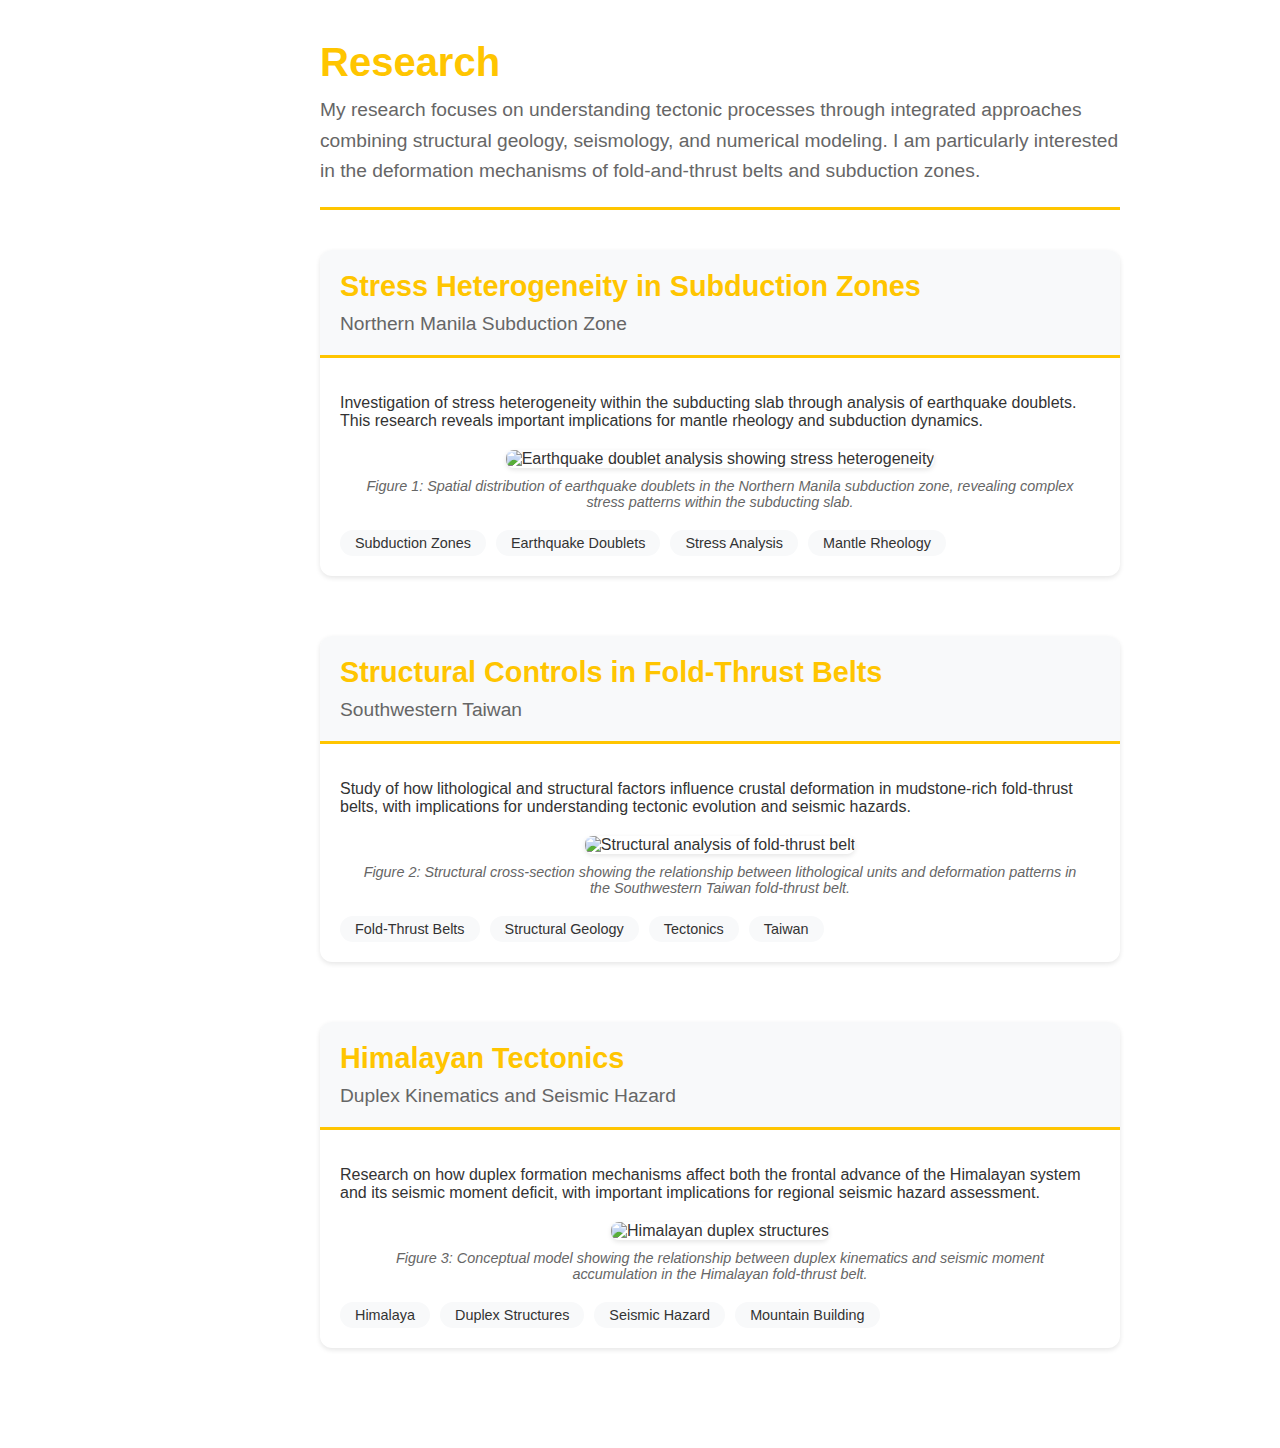
==== research.html @ cdede371 "Create research.html" ====
<!DOCTYPE html>
<html lang="en">
<head>
    <meta charset="UTF-8">
    <meta name="viewport" content="width=device-width, initial-scale=1.0">
    <title>Research - Wan-Lin HU</title>
    <link rel="stylesheet" href="styles.css">
</head>
<body>
    <div class="main-content">
        <div class="page-title">
            <h1>Research</h1>
            <p>My research focuses on understanding tectonic processes through integrated approaches combining structural geology, seismology, and numerical modeling. I am particularly interested in the deformation mechanisms of fold-and-thrust belts and subduction zones.</p>
        </div>

        <div class="research-project">
            <div class="research-header">
                <h2>Stress Heterogeneity in Subduction Zones</h2>
                <h3>Northern Manila Subduction Zone</h3>
            </div>
            <div class="research-content">
                <p>Investigation of stress heterogeneity within the subducting slab through analysis of earthquake doublets. This research reveals important implications for mantle rheology and subduction dynamics.</p>
                
                <div class="research-figure">
                    <img src="/api/placeholder/700/400" alt="Earthquake doublet analysis showing stress heterogeneity">
                    <div class="figure-caption">
                        Figure 1: Spatial distribution of earthquake doublets in the Northern Manila subduction zone, revealing complex stress patterns within the subducting slab.
                    </div>
                </div>

                <div class="keywords">
                    <span class="keyword">Subduction Zones</span>
                    <span class="keyword">Earthquake Doublets</span>
                    <span class="keyword">Stress Analysis</span>
                    <span class="keyword">Mantle Rheology</span>
                </div>
            </div>
        </div>

        <div class="research-project">
            <div class="research-header">
                <h2>Structural Controls in Fold-Thrust Belts</h2>
                <h3>Southwestern Taiwan</h3>
            </div>
            <div class="research-content">
                <p>Study of how lithological and structural factors influence crustal deformation in mudstone-rich fold-thrust belts, with implications for understanding tectonic evolution and seismic hazards.</p>
                
                <div class="research-figure">
                    <img src="/api/placeholder/700/400" alt="Structural analysis of fold-thrust belt">
                    <div class="figure-caption">
                        Figure 2: Structural cross-section showing the relationship between lithological units and deformation patterns in the Southwestern Taiwan fold-thrust belt.
                    </div>
                </div>

                <div class="keywords">
                    <span class="keyword">Fold-Thrust Belts</span>
                    <span class="keyword">Structural Geology</span>
                    <span class="keyword">Tectonics</span>
                    <span class="keyword">Taiwan</span>
                </div>
            </div>
        </div>

        <div class="research-project">
            <div class="research-header">
                <h2>Himalayan Tectonics</h2>
                <h3>Duplex Kinematics and Seismic Hazard</h3>
            </div>
            <div class="research-content">
                <p>Research on how duplex formation mechanisms affect both the frontal advance of the Himalayan system and its seismic moment deficit, with important implications for regional seismic hazard assessment.</p>
                
                <div class="research-figure">
                    <img src="/api/placeholder/700/400" alt="Himalayan duplex structures">
                    <div class="figure-caption">
                        Figure 3: Conceptual model showing the relationship between duplex kinematics and seismic moment accumulation in the Himalayan fold-thrust belt.
                    </div>
                </div>

                <div class="keywords">
                    <span class="keyword">Himalaya</span>
                    <span class="keyword">Duplex Structures</span>
                    <span class="keyword">Seismic Hazard</span>
                    <span class="keyword">Mountain Building</span>
                </div>
            </div>
        </div>
    </div>
</body>
</html>
---- styles.css ----
:root {
    --primary-color: #ffc500;
    --hover-color: #ff7c00;
    --text-color: #333;
    --bg-light: #f8f9fa;
    --shadow: 0 2px 5px rgba(0,0,0,0.1);
}

/* Base styles */
body {
    font-family: 'Segoe UI', Arial, sans-serif;
    margin: 0;
    padding: 0;
    display: flex;
    min-height: 100vh;
    background-color: #fff;
    color: var(--text-color);
}

/* Sidebar styles */
.sidebar {
    width: 280px;
    background: linear-gradient(145deg, #2196F3, #1976D2);
    padding: 25px;
    position: fixed;
    height: 100vh;
    overflow-y: auto;
    color: white;
    box-shadow: var(--shadow);
}

/* Main content styles */
.main-content {
    margin-left: 280px;
    padding: 40px;
    flex: 1;
    max-width: 800px;
    background-color: #fff;
}

/* Research page specific styles */
.research-project {
    margin-bottom: 60px;
    background: white;
    border-radius: 12px;
    box-shadow: var(--shadow);
    overflow: hidden;
    transition: transform 0.3s ease;
}

.research-project:hover {
    transform: translateY(-5px);
}

.research-header {
    background-color: var(--bg-light);
    padding: 20px;
    border-bottom: 3px solid var(--primary-color);
}

.research-header h2 {
    color: var(--primary-color);
    margin: 0;
    border: none;
    font-size: 1.8em;
}

.research-header h3 {
    color: #666;
    margin: 10px 0 0 0;
    font-weight: normal;
    font-size: 1.2em;
}

.research-content {
    padding: 20px;
}

.research-figure {
    margin: 20px 0;
    text-align: center;
}

.research-figure img {
    max-width: 100%;
    height: auto;
    border-radius: 8px;
    box-shadow: var(--shadow);
}

.figure-caption {
    margin-top: 10px;
    color: #666;
    font-style: italic;
    font-size: 0.9em;
    padding: 0 20px;
}

.keywords {
    display: flex;
    flex-wrap: wrap;
    gap: 10px;
    margin-top: 20px;
}

.keyword {
    background-color: var(--bg-light);
    color: var(--text-color);
    padding: 5px 15px;
    border-radius: 20px;
    font-size: 0.9em;
    transition: all 0.3s ease;
}

.keyword:hover {
    background-color: var(--primary-color);
    color: white;
}

.page-title {
    margin-bottom: 40px;
    padding-bottom: 20px;
    border-bottom: 3px solid var(--primary-color);
}

.page-title h1 {
    color: var(--primary-color);
    margin: 0;
    font-size: 2.5em;
}

.page-title p {
    color: #666;
    margin: 10px 0 0 0;
    font-size: 1.2em;
    line-height: 1.6;
}
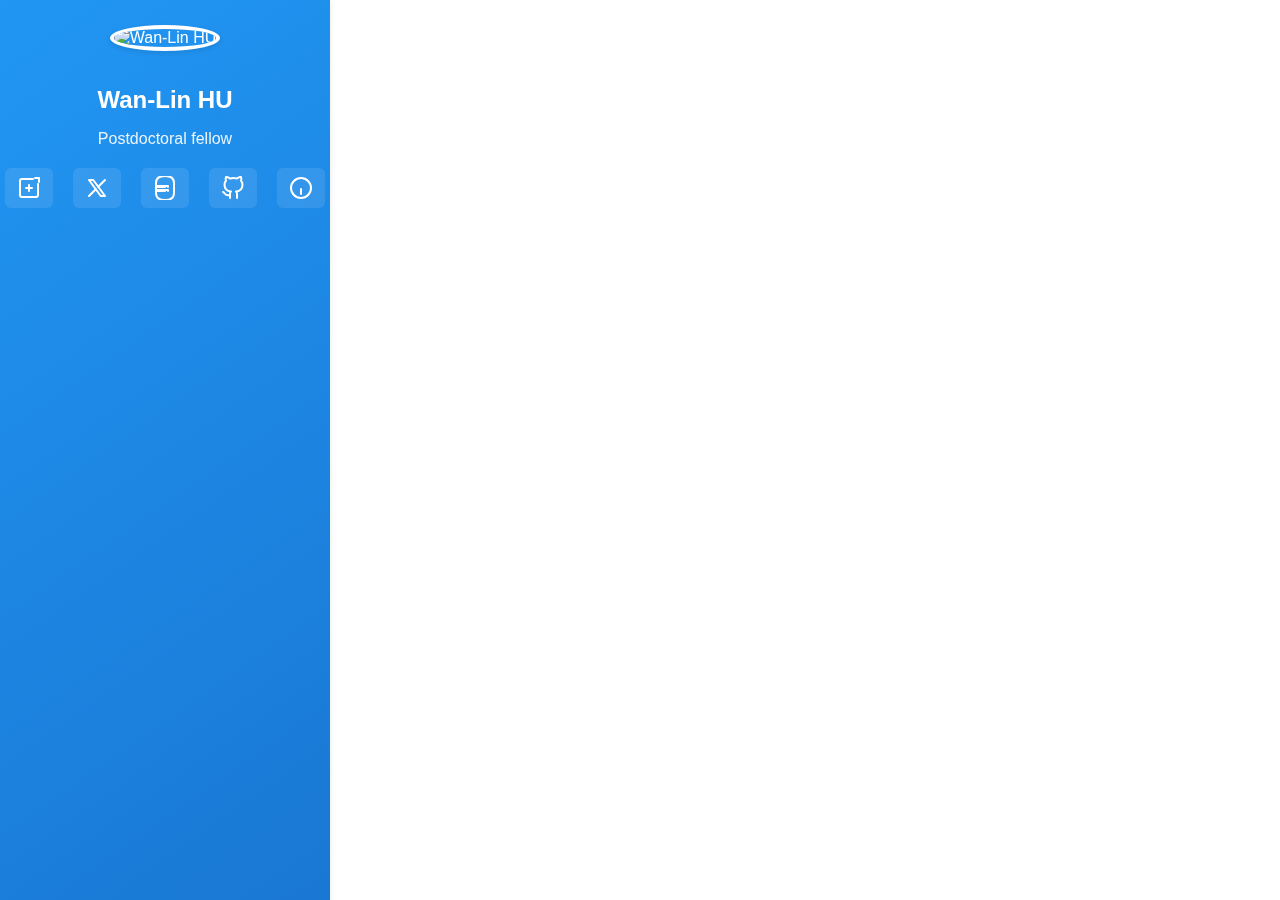
==== commit b68cbd3b: "Update research.html" ====
--- a/research.html
+++ b/research.html
@@ -7,83 +7,42 @@
     <link rel="stylesheet" href="styles.css">
 </head>
 <body>
-    <div class="main-content">
-        <div class="page-title">
-            <h1>Research</h1>
-            <p>My research focuses on understanding tectonic processes through integrated approaches combining structural geology, seismology, and numerical modeling. I am particularly interested in the deformation mechanisms of fold-and-thrust belts and subduction zones.</p>
-        </div>
-
-        <div class="research-project">
-            <div class="research-header">
-                <h2>Stress Heterogeneity in Subduction Zones</h2>
-                <h3>Northern Manila Subduction Zone</h3>
-            </div>
-            <div class="research-content">
-                <p>Investigation of stress heterogeneity within the subducting slab through analysis of earthquake doublets. This research reveals important implications for mantle rheology and subduction dynamics.</p>
-                
-                <div class="research-figure">
-                    <img src="/api/placeholder/700/400" alt="Earthquake doublet analysis showing stress heterogeneity">
-                    <div class="figure-caption">
-                        Figure 1: Spatial distribution of earthquake doublets in the Northern Manila subduction zone, revealing complex stress patterns within the subducting slab.
-                    </div>
-                </div>
-
-                <div class="keywords">
-                    <span class="keyword">Subduction Zones</span>
-                    <span class="keyword">Earthquake Doublets</span>
-                    <span class="keyword">Stress Analysis</span>
-                    <span class="keyword">Mantle Rheology</span>
-                </div>
-            </div>
-        </div>
-
-        <div class="research-project">
-            <div class="research-header">
-                <h2>Structural Controls in Fold-Thrust Belts</h2>
-                <h3>Southwestern Taiwan</h3>
-            </div>
-            <div class="research-content">
-                <p>Study of how lithological and structural factors influence crustal deformation in mudstone-rich fold-thrust belts, with implications for understanding tectonic evolution and seismic hazards.</p>
-                
-                <div class="research-figure">
-                    <img src="/api/placeholder/700/400" alt="Structural analysis of fold-thrust belt">
-                    <div class="figure-caption">
-                        Figure 2: Structural cross-section showing the relationship between lithological units and deformation patterns in the Southwestern Taiwan fold-thrust belt.
-                    </div>
-                </div>
-
-                <div class="keywords">
-                    <span class="keyword">Fold-Thrust Belts</span>
-                    <span class="keyword">Structural Geology</span>
-                    <span class="keyword">Tectonics</span>
-                    <span class="keyword">Taiwan</span>
-                </div>
-            </div>
-        </div>
-
-        <div class="research-project">
-            <div class="research-header">
-                <h2>Himalayan Tectonics</h2>
-                <h3>Duplex Kinematics and Seismic Hazard</h3>
-            </div>
-            <div class="research-content">
-                <p>Research on how duplex formation mechanisms affect both the frontal advance of the Himalayan system and its seismic moment deficit, with important implications for regional seismic hazard assessment.</p>
-                
-                <div class="research-figure">
-                    <img src="/api/placeholder/700/400" alt="Himalayan duplex structures">
-                    <div class="figure-caption">
-                        Figure 3: Conceptual model showing the relationship between duplex kinematics and seismic moment accumulation in the Himalayan fold-thrust belt.
-                    </div>
-                </div>
-
-                <div class="keywords">
-                    <span class="keyword">Himalaya</span>
-                    <span class="keyword">Duplex Structures</span>
-                    <span class="keyword">Seismic Hazard</span>
-                    <span class="keyword">Mountain Building</span>
-                </div>
-            </div>
-        </div>
-    </div>
-</body>
-</html>
+    <div class="sidebar">
+        <div class="profile-section">
+            <img src="/api/placeholder/150/150" alt="Wan-Lin HU">
+            <h2>Wan-Lin HU</h2>
+            <p>Postdoctoral fellow</p>
+            <div class="social-links">
+                <a href="https://www.researchgate.net/profile/Wan-Lin-Hu-3" target="_blank" title="ResearchGate">
+                    <svg xmlns="http://www.w3.org/2000/svg" width="24" height="24" viewBox="0 0 24 24" fill="none" stroke="currentColor" stroke-width="2" stroke-linecap="round" stroke-linejoin="round">
+                        <path d="M21 8v11a2 2 0 0 1-2 2H5a2 2 0 0 1-2-2V5a2 2 0 0 1 2-2h11"></path>
+                        <path d="M18 2h4v4"></path>
+                        <path d="M12 9v6"></path>
+                        <path d="M9 12h6"></path>
+                    </svg>
+                </a>
+                <a href="https://x.com/WanLinHu1" target="_blank" title="X (Twitter)">
+                    <svg xmlns="http://www.w3.org/2000/svg" width="24" height="24" viewBox="0 0 24 24" fill="none" stroke="currentColor" stroke-width="2" stroke-linecap="round" stroke-linejoin="round">
+                        <path d="M4 4l11.733 16h4.267l-11.733 -16z"></path>
+                        <path d="M4 20l6.768 -6.768m2.46 -2.46l6.772 -6.772"></path>
+                    </svg>
+                </a>
+                <a href="https://scholar.google.com/citations?user=UTmGp2YAAAAJ&hl=zh-TW" target="_blank" title="Google Scholar">
+                    <svg xmlns="http://www.w3.org/2000/svg" width="24" height="24" viewBox="0 0 24 24" fill="none" stroke="currentColor" stroke-width="2" stroke-linecap="round" stroke-linejoin="round">
+                        <path d="M12 10h-9v1h9"></path>
+                        <path d="M15 11v-1h-3"></path>
+                        <path d="M12 14h-9v1h9"></path>
+                        <path d="M15 15v-1h-3"></path>
+                        <path d="M3 7v10c0 5 3 7 9 7s9-2 9-7v-10c0-5-3-7-9-7s-9 2-9 7z"></path>
+                    </svg>
+                </a>
+                <a href="https://github.com/wanlin001" target="_blank" title="GitHub">
+                    <svg xmlns="http://www.w3.org/2000/svg" width="24" height="24" viewBox="0 0 24 24" fill="none" stroke="currentColor" stroke-width="2" stroke-linecap="round" stroke-linejoin="round">
+                        <path d="M9 19c-5 1.5-5-2.5-7-3m14 6v-3.87a3.37 3.37 0 0 0-.94-2.61c3.14-.35 6.44-1.54 6.44-7A5.44 5.44 0 0 0 20 4.77 5.07 5.07 0 0 0 19.91 1S18.73.65 16 2.48a13.38 13.38 0 0 0-7 0C6.27.65 5.09 1 5.09 1A5.07 5.07 0 0 0 5 4.77a5.44 5.44 0 0 0-1.5 3.78c0 5.42 3.3 6.61 6.44 7A3.37 3.37 0 0 0 9 18.13V22"></path>
+                    </svg>
+                </a>
+                <a href="https://orcid.org/0000-0003-3849-5101" target="_blank" title="ORCID">
+                    <svg xmlns="http://www.w3.org/2000/svg" width="24" height="24" viewBox="0 0 24 24" fill="none" stroke="currentColor" stroke-width="2" stroke-linecap="round" stroke-linejoin="round">
+                        <path d="M12 12m-10 0a10 10 0 1 0 20 0a10 10 0 1 0 -20 0"></path>
+                        <path d="M12 13l0 5"></path>
+                        <path d="M12 6l
--- a/styles.css
+++ b/styles.css
@@ -38,7 +38,62 @@
     background-color: #fff;
 }
 
-/* Research page specific styles */
+/* Index page styles */
+.contact-info {
+    background-color: var(--bg-light);
+    padding: 20px;
+    border-radius: 10px;
+    margin: 20px 0;
+    box-shadow: var(--shadow);
+}
+
+.section {
+    margin: 40px 0;
+    padding: 20px;
+    border-radius: 10px;
+    background-color: white;
+    box-shadow: var(--shadow);
+    transition: transform 0.3s ease;
+}
+
+.section:hover {
+    transform: translateY(-5px);
+}
+
+.section h2 {
+    color: var(--primary-color);
+    border-bottom: 2px solid var(--primary-color);
+    padding-bottom: 10px;
+    margin-bottom: 20px;
+}
+
+.publication {
+    margin: 20px 0;
+    padding: 15px;
+    border-left: 4px solid var(--primary-color);
+    background-color: var(--bg-light);
+    border-radius: 0 8px 8px 0;
+    transition: all 0.3s ease;
+}
+
+.publication:hover {
+    transform: translateX(5px);
+    background-color: #e3f2fd;
+}
+
+.doi-link {
+    color: var(--primary-color);
+    text-decoration: none;
+    font-weight: 500;
+    transition: color 0.3s ease;
+}
+
+.doi-link:hover {
+    color: var(--hover-color);
+    text-decoration: underline;
+}
+
+/* Research page styles */
 .research-project {
     margin-bottom: 60px;
     background: white;
@@ -117,21 +172,95 @@
     color: white;
 }
 
-.page-title {
+/* Navigation styles */
+.nav-links {
+    list-style: none;
+    padding: 0;
+    margin: 20px 0;
+}
+
+.nav-links li {
+    margin: 15px 0;
+}
+
+.nav-links a {
+    text-decoration: none;
+    color: white;
+    font-weight: 500;
+    padding: 10px 15px;
+    border-radius: 8px;
+    display: block;
+    transition: all 0.3s ease;
+    background-color: rgba(255, 255, 255, 0.1);
+}
+
+.nav-links a:hover {
+    background-color: rgba(255, 255, 255, 0.2);
+    transform: translateX(5px);
+}
+
+.nav-links a.active {
+    background-color: rgba(255, 255, 255, 0.3);
+    font-weight: bold;
+}
+
+/* Profile section styles */
+.profile-section {
+    text-align: center;
     margin-bottom: 40px;
-    padding-bottom: 20px;
-    border-bottom: 3px solid var(--primary-color);
-}
-
-.page-title h1 {
-    color: var(--primary-color);
-    margin: 0;
-    font-size: 2.5em;
-}
-
-.page-title p {
-    color: #666;
-    margin: 10px 0 0 0;
-    font-size: 1.2em;
-    line-height: 1.6;
-}
+}
+
+.profile-section img {
+    width: 160px;
+    height: 160px;
+    border-radius: 50%;
+    margin-bottom: 15px;
+    border: 4px solid white;
+    box-shadow: var(--shadow);
+    transition: transform 0.3s ease;
+}
+
+.profile-section img:hover {
+    transform: scale(1.05);
+}
+
+.profile-section h2 {
+    color: white;
+    border: none;
+    margin-bottom: 5px;
+}
+
+.profile-section p {
+    color: white;
+    opacity: 0.9;
+}
+
+/* Social links styles */
+.social-links {
+    display: flex;
+    justify-content: center;
+    gap: 20px;
+    margin: 20px 0;
+}
+
+.social-links a {
+    color: white;
+    text-decoration: none;
+    transition: transform 0.3s ease;
+    display: flex;
+    align-items: center;
+    gap: 8px;
+    padding: 8px 12px;
+    border-radius: 6px;
+    background-color: rgba(255, 255, 255, 0.1);
+}
+
+.social-links a:hover {
+    transform: translateY(-3px);
+    background-color: rgba(255, 255, 255, 0.2);
+}
+
+.social-links svg {
+    width: 24px;
+    height: 24px;
+}
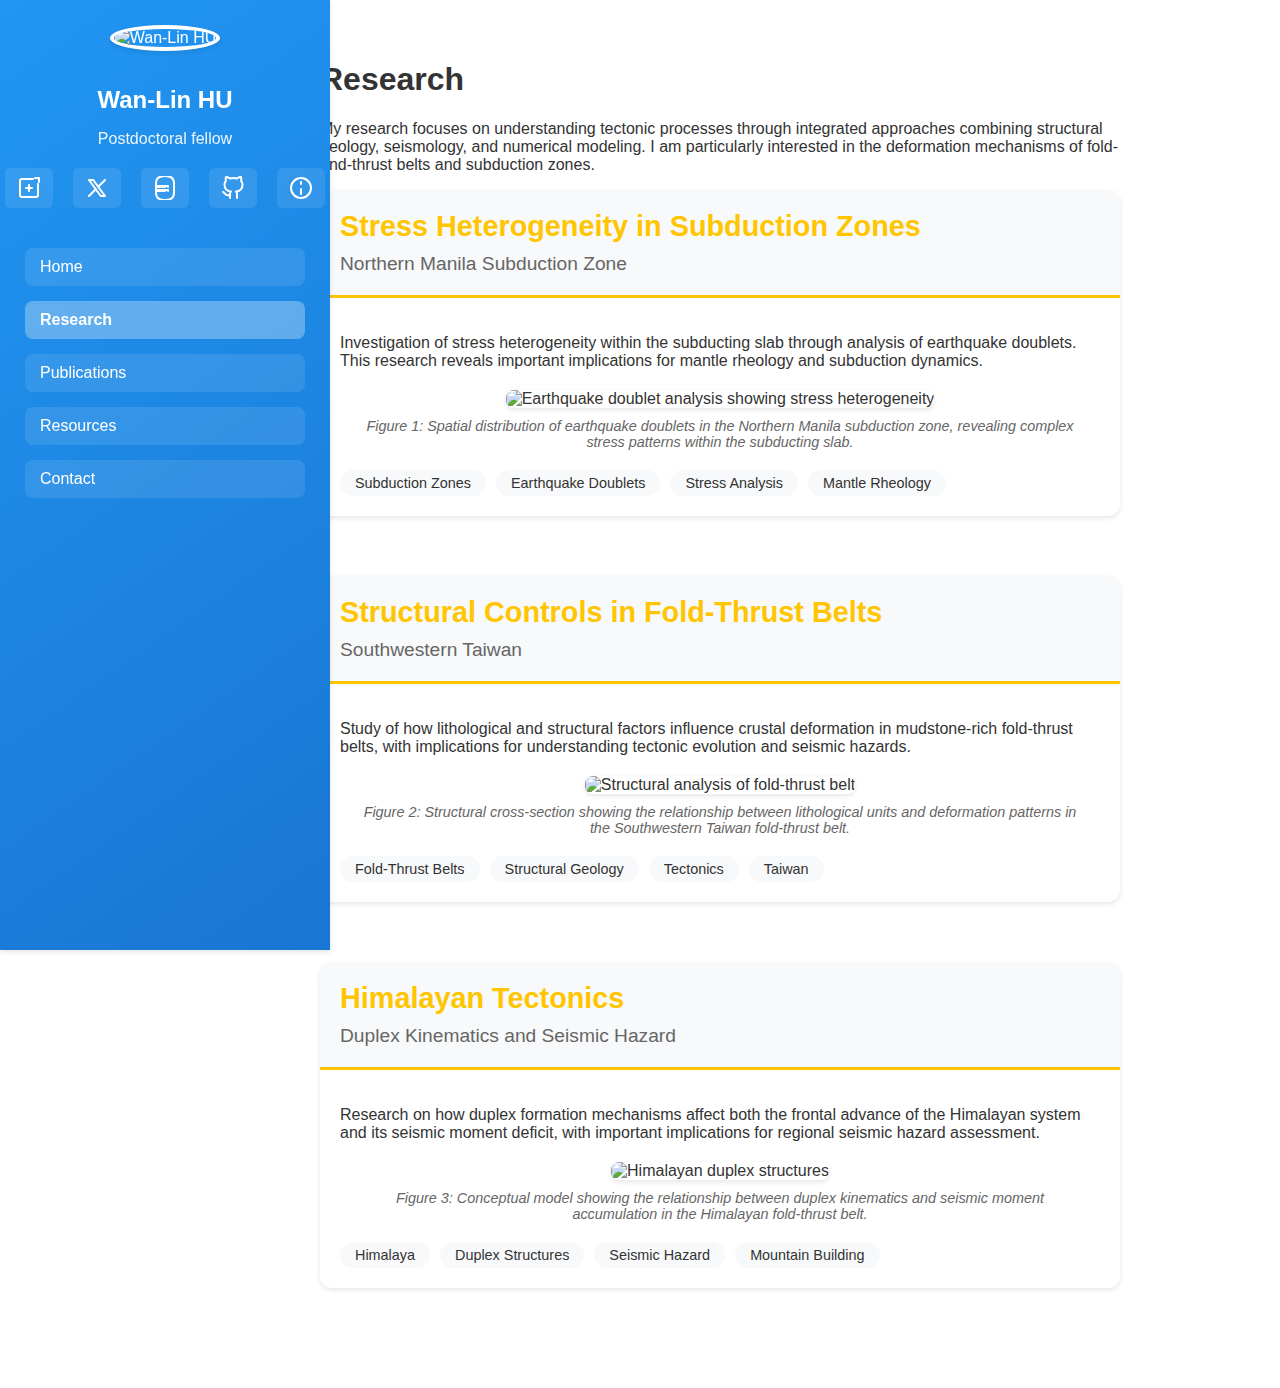
==== commit 37ace83e: "Update research.html" ====
--- a/research.html
+++ b/research.html
@@ -45,4 +45,99 @@
                     <svg xmlns="http://www.w3.org/2000/svg" width="24" height="24" viewBox="0 0 24 24" fill="none" stroke="currentColor" stroke-width="2" stroke-linecap="round" stroke-linejoin="round">
                         <path d="M12 12m-10 0a10 10 0 1 0 20 0a10 10 0 1 0 -20 0"></path>
                         <path d="M12 13l0 5"></path>
-                        <path d="M12 6l
+                        <path d="M12 6l0 2"></path>
+                    </svg>
+                </a>
+            </div>
+        </div>
+        <nav>
+            <ul class="nav-links">
+                <li><a href="index.html">Home</a></li>
+                <li><a href="research.html" class="active">Research</a></li>
+                <li><a href="publications.html">Publications</a></li>
+                <li><a href="https://hackmd.io/@HuWanLin">Resources</a></li>
+                <li><a href="contact.html">Contact</a></li>
+            </ul>
+        </nav>
+    </div>
+
+    <div class="main-content">
+        <div class="page-title">
+            <h1>Research</h1>
+            <p>My research focuses on understanding tectonic processes through integrated approaches combining structural geology, seismology, and numerical modeling. I am particularly interested in the deformation mechanisms of fold-and-thrust belts and subduction zones.</p>
+        </div>
+
+        <div class="research-project">
+            <div class="research-header">
+                <h2>Stress Heterogeneity in Subduction Zones</h2>
+                <h3>Northern Manila Subduction Zone</h3>
+            </div>
+            <div class="research-content">
+                <p>Investigation of stress heterogeneity within the subducting slab through analysis of earthquake doublets. This research reveals important implications for mantle rheology and subduction dynamics.</p>
+                
+                <div class="research-figure">
+                    <img src="/api/placeholder/700/400" alt="Earthquake doublet analysis showing stress heterogeneity">
+                    <div class="figure-caption">
+                        Figure 1: Spatial distribution of earthquake doublets in the Northern Manila subduction zone, revealing complex stress patterns within the subducting slab.
+                    </div>
+                </div>
+
+                <div class="keywords">
+                    <span class="keyword">Subduction Zones</span>
+                    <span class="keyword">Earthquake Doublets</span>
+                    <span class="keyword">Stress Analysis</span>
+                    <span class="keyword">Mantle Rheology</span>
+                </div>
+            </div>
+        </div>
+
+        <div class="research-project">
+            <div class="research-header">
+                <h2>Structural Controls in Fold-Thrust Belts</h2>
+                <h3>Southwestern Taiwan</h3>
+            </div>
+            <div class="research-content">
+                <p>Study of how lithological and structural factors influence crustal deformation in mudstone-rich fold-thrust belts, with implications for understanding tectonic evolution and seismic hazards.</p>
+                
+                <div class="research-figure">
+                    <img src="/api/placeholder/700/400" alt="Structural analysis of fold-thrust belt">
+                    <div class="figure-caption">
+                        Figure 2: Structural cross-section showing the relationship between lithological units and deformation patterns in the Southwestern Taiwan fold-thrust belt.
+                    </div>
+                </div>
+
+                <div class="keywords">
+                    <span class="keyword">Fold-Thrust Belts</span>
+                    <span class="keyword">Structural Geology</span>
+                    <span class="keyword">Tectonics</span>
+                    <span class="keyword">Taiwan</span>
+                </div>
+            </div>
+        </div>
+
+        <div class="research-project">
+            <div class="research-header">
+                <h2>Himalayan Tectonics</h2>
+                <h3>Duplex Kinematics and Seismic Hazard</h3>
+            </div>
+            <div class="research-content">
+                <p>Research on how duplex formation mechanisms affect both the frontal advance of the Himalayan system and its seismic moment deficit, with important implications for regional seismic hazard assessment.</p>
+                
+                <div class="research-figure">
+                    <img src="/api/placeholder/700/400" alt="Himalayan duplex structures">
+                    <div class="figure-caption">
+                        Figure 3: Conceptual model showing the relationship between duplex kinematics and seismic moment accumulation in the Himalayan fold-thrust belt.
+                    </div>
+                </div>
+
+                <div class="keywords">
+                    <span class="keyword">Himalaya</span>
+                    <span class="keyword">Duplex Structures</span>
+                    <span class="keyword">Seismic Hazard</span>
+                    <span class="keyword">Mountain Building</span>
+                </div>
+            </div>
+        </div>
+    </div>
+</body>
+</html>
